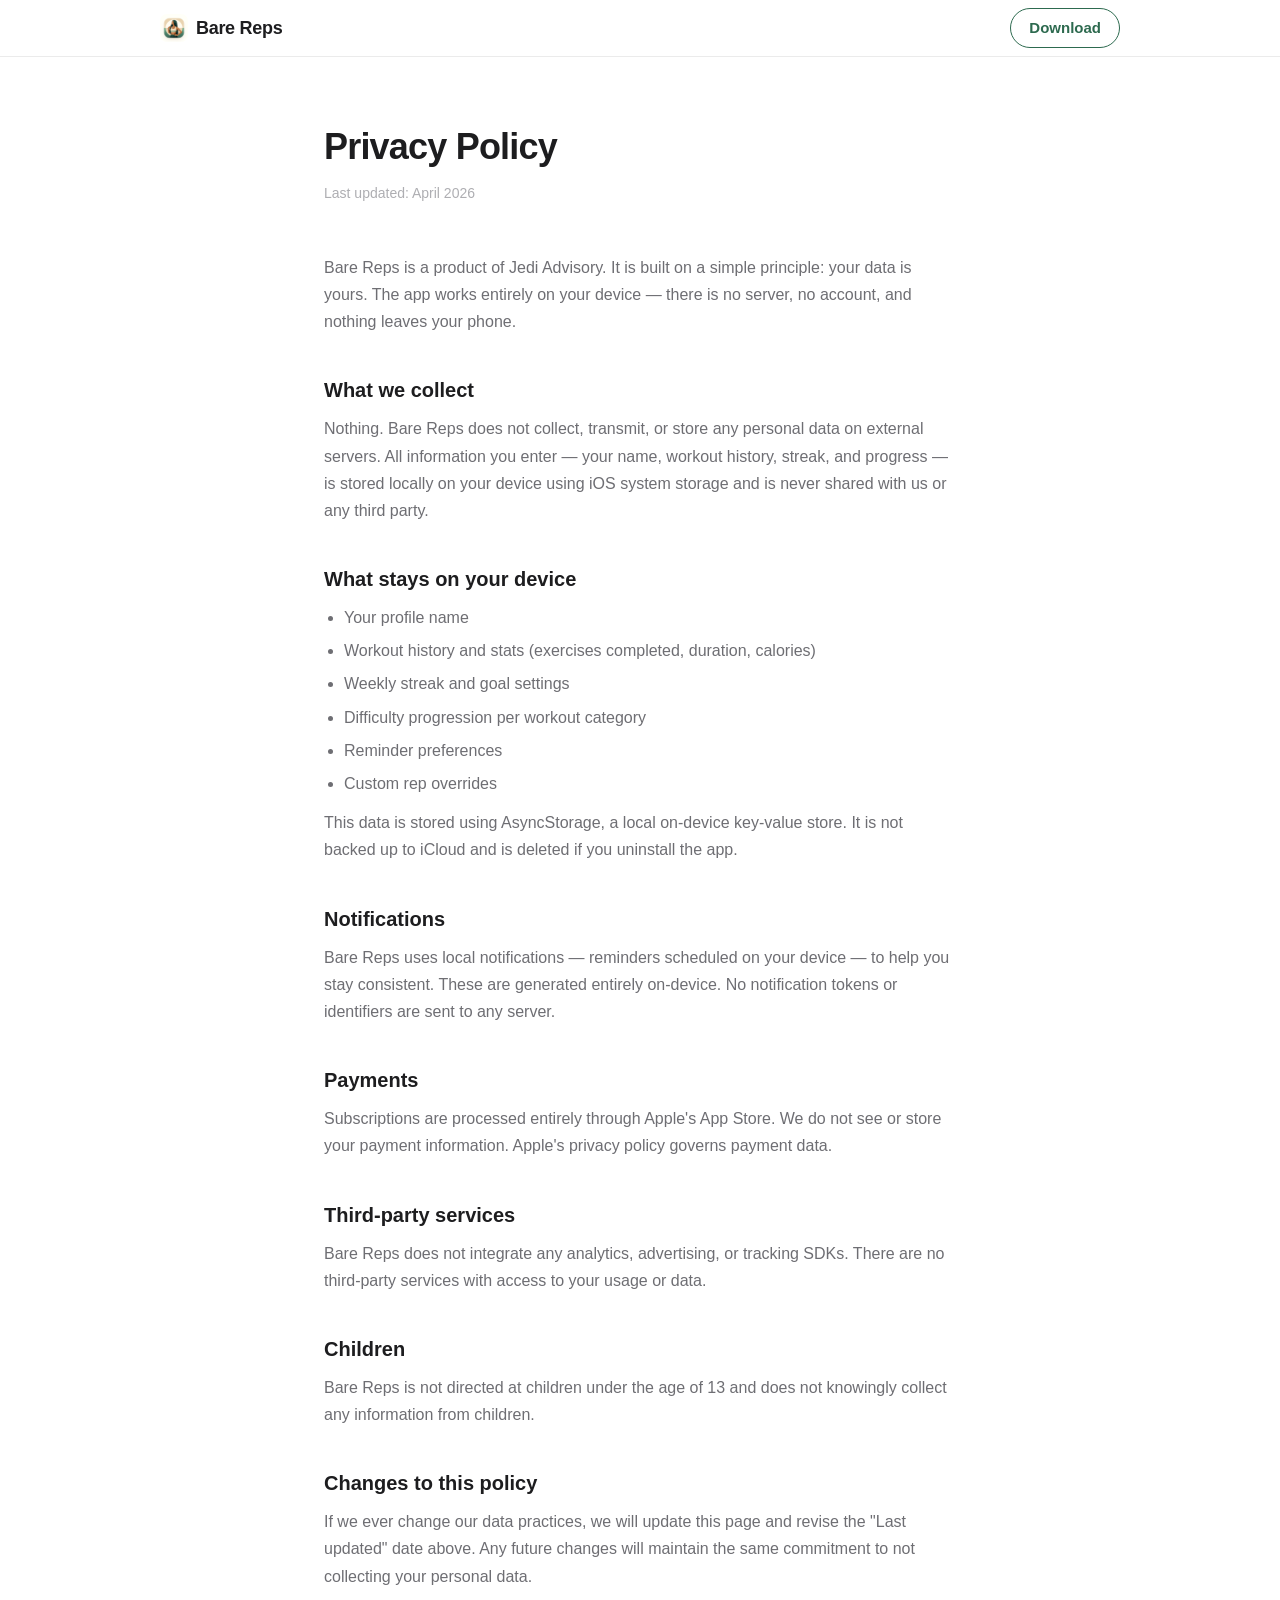
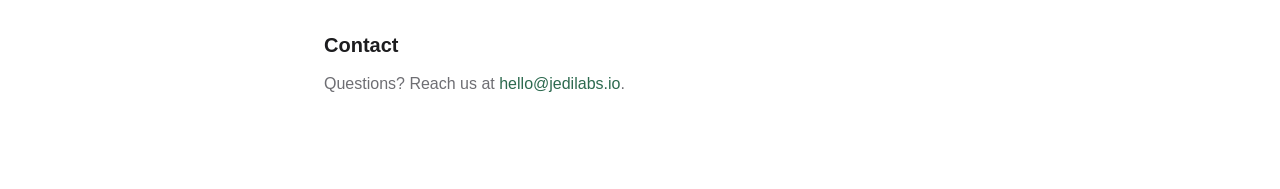
==== privacy.html @ 77526e1c "Automated deployment: Sun Apr  5 05:18:08 UTC 2026 501df242e300890f6baca5e832cae1b1ab73d0b2" ====
<!DOCTYPE html>
<html lang="en">
<head>
  <meta charset="UTF-8" />
  <meta name="viewport" content="width=device-width, initial-scale=1" />
  <title>Privacy Policy — Bare Reps</title>
  <link rel="icon" type="image/png" href="assets/favicon.png" />
  <link rel="stylesheet" href="style.css" />
  <style>
    .policy {
      max-width: 680px;
      margin: 0 auto;
      padding: 120px 24px 80px;
    }
    .policy h1 {
      font-size: 36px;
      font-weight: 800;
      letter-spacing: -0.8px;
      margin-bottom: 8px;
    }
    .policy .updated {
      font-size: 14px;
      color: #aeaeb2;
      margin-bottom: 48px;
    }
    .policy h2 {
      font-size: 20px;
      font-weight: 700;
      margin-top: 40px;
      margin-bottom: 10px;
      color: #1d1d1f;
    }
    .policy p {
      font-size: 16px;
      color: #6e6e73;
      line-height: 1.7;
      margin-bottom: 12px;
    }
    .policy ul {
      padding-left: 20px;
      margin-bottom: 12px;
    }
    .policy ul li {
      font-size: 16px;
      color: #6e6e73;
      line-height: 1.7;
      margin-bottom: 6px;
    }
    .policy a {
      color: #2D6A4F;
    }
    .policy a:hover {
      text-decoration: underline;
    }
  </style>
</head>
<body>

  <nav id="nav" class="scrolled">
    <div class="nav-inner">
      <a href="index.html" class="nav-logo"><img src="assets/icon.png" alt="" class="nav-icon" />Bare Reps</a>
      <a href="#" class="nav-cta">Download</a>
    </div>
  </nav>

  <div class="policy">
    <h1>Privacy Policy</h1>
    <p class="updated">Last updated: April 2026</p>

    <p>Bare Reps is a product of Jedi Advisory. It is built on a simple principle: your data is yours. The app works entirely on your device — there is no server, no account, and nothing leaves your phone.</p>

    <h2>What we collect</h2>
    <p>Nothing. Bare Reps does not collect, transmit, or store any personal data on external servers. All information you enter — your name, workout history, streak, and progress — is stored locally on your device using iOS system storage and is never shared with us or any third party.</p>

    <h2>What stays on your device</h2>
    <ul>
      <li>Your profile name</li>
      <li>Workout history and stats (exercises completed, duration, calories)</li>
      <li>Weekly streak and goal settings</li>
      <li>Difficulty progression per workout category</li>
      <li>Reminder preferences</li>
      <li>Custom rep overrides</li>
    </ul>
    <p>This data is stored using AsyncStorage, a local on-device key-value store. It is not backed up to iCloud and is deleted if you uninstall the app.</p>

    <h2>Notifications</h2>
    <p>Bare Reps uses local notifications — reminders scheduled on your device — to help you stay consistent. These are generated entirely on-device. No notification tokens or identifiers are sent to any server.</p>

    <h2>Payments</h2>
    <p>Subscriptions are processed entirely through Apple's App Store. We do not see or store your payment information. Apple's privacy policy governs payment data.</p>

    <h2>Third-party services</h2>
    <p>Bare Reps does not integrate any analytics, advertising, or tracking SDKs. There are no third-party services with access to your usage or data.</p>

    <h2>Children</h2>
    <p>Bare Reps is not directed at children under the age of 13 and does not knowingly collect any information from children.</p>

    <h2>Changes to this policy</h2>
    <p>If we ever change our data practices, we will update this page and revise the "Last updated" date above. Any future changes will maintain the same commitment to not collecting your personal data.</p>

    <h2>Contact</h2>
    <p>Questions? Reach us at <a href="mailto:hello@jedilabs.io">hello@jedilabs.io</a>.</p>
  </div>

</body>
</html>
---- style.css ----
/* ── Reset & Base ──────────────────────────────────────────────────── */

*, *::before, *::after { box-sizing: border-box; margin: 0; padding: 0; }

html { scroll-behavior: smooth; }

body {
  font-family: -apple-system, BlinkMacSystemFont, "SF Pro Text", "Helvetica Neue", sans-serif;
  font-size: 17px;
  line-height: 1.5;
  color: #1d1d1f;
  background: #fff;
  -webkit-font-smoothing: antialiased;
}

a { color: inherit; text-decoration: none; }

img { display: block; max-width: 100%; }

.container {
  max-width: 960px;
  margin: 0 auto;
  padding: 0 24px;
}

/* ── Nav ───────────────────────────────────────────────────────────── */

#nav {
  position: fixed;
  top: 0; left: 0; right: 0;
  z-index: 100;
  padding: 0 24px;
  transition: background 0.2s, box-shadow 0.2s;
}

#nav.scrolled {
  background: rgba(255, 255, 255, 0.85);
  backdrop-filter: blur(12px);
  -webkit-backdrop-filter: blur(12px);
  box-shadow: 0 1px 0 rgba(0, 0, 0, 0.08);
}

.nav-inner {
  max-width: 960px;
  margin: 0 auto;
  height: 56px;
  display: flex;
  align-items: center;
  justify-content: space-between;
}

.nav-logo {
  display: flex;
  align-items: center;
  gap: 8px;
  font-size: 18px;
  font-weight: 700;
  letter-spacing: -0.3px;
  color: #1d1d1f;
}

.nav-icon {
  width: 28px;
  height: 28px;
  border-radius: 7px;
}

.nav-cta {
  font-size: 15px;
  font-weight: 600;
  color: #2D6A4F;
  padding: 8px 18px;
  border: 1.5px solid #2D6A4F;
  border-radius: 100px;
  transition: background 0.15s, color 0.15s;
}

.nav-cta:hover {
  background: #2D6A4F;
  color: #fff;
}

/* ── Buttons ───────────────────────────────────────────────────────── */

.btn-primary {
  display: inline-flex;
  align-items: center;
  gap: 8px;
  background: #2D6A4F;
  color: #fff;
  font-size: 17px;
  font-weight: 600;
  padding: 14px 28px;
  border-radius: 100px;
  transition: background 0.15s, transform 0.1s;
}

.btn-primary:hover { background: #245a42; transform: translateY(-1px); }
.btn-primary:active { transform: translateY(0); }

.apple-icon {
  width: 14px;
  height: 17px;
  fill: currentColor;
  flex-shrink: 0;
}

/* ── Phone crop ────────────────────────────────────────────────────── */
/*
   Screenshots include the macOS Simulator chrome at the top
   (~12.5% of image height). We hide it via overflow + negative margin.
*/

.phone-crop {
  overflow: hidden;
  border-radius: 12px;
  box-shadow: 0 24px 60px rgba(0, 0, 0, 0.15), 0 4px 12px rgba(0, 0, 0, 0.08);
}

.phone-crop img {
  display: block;
  width: 100%;
}

/* ── Hero ──────────────────────────────────────────────────────────── */

.hero {
  min-height: 100vh;
  display: flex;
  align-items: center;
  justify-content: center;
  gap: 64px;
  padding: 100px 48px 80px;
  max-width: 1040px;
  margin: 0 auto;
}

.hero-text {
  flex: 1;
  max-width: 460px;
}

.hero-text h1 {
  font-size: clamp(40px, 5vw, 60px);
  font-weight: 800;
  line-height: 1.05;
  letter-spacing: -1.5px;
  color: #1d1d1f;
  margin-bottom: 20px;
}

.hero-sub {
  font-size: 19px;
  color: #6e6e73;
  line-height: 1.5;
  margin-bottom: 36px;
  max-width: 380px;
}

.hero-phone {
  flex-shrink: 0;
  width: 260px;
}

/* ── Features ──────────────────────────────────────────────────────── */

.features {
  background: #f5f5f7;
  padding: 100px 0;
}

.feature-row {
  display: flex;
  align-items: center;
  gap: 72px;
  padding: 64px 0;
  border-bottom: 1px solid #e5e5ea;
}

.feature-row:last-child { border-bottom: none; }

.feature-row.reverse { flex-direction: row-reverse; }

.feature-phone {
  flex-shrink: 0;
  width: 220px;
}

.feature-text { flex: 1; }

.feature-text h2 {
  font-size: 28px;
  font-weight: 700;
  letter-spacing: -0.5px;
  color: #1d1d1f;
  margin-bottom: 14px;
}

.feature-text p {
  font-size: 17px;
  color: #6e6e73;
  line-height: 1.6;
  max-width: 380px;
}

/* ── Pitch row ─────────────────────────────────────────────────────── */

.pitch {
  background: #fff;
  padding: 100px 0;
}

.pitch-inner {
  display: grid;
  grid-template-columns: repeat(4, 1fr);
  gap: 32px;
}

.pitch-item {
  text-align: center;
}

.pitch-icon {
  font-size: 36px;
  margin-bottom: 14px;
}

.pitch-item h3 {
  font-size: 16px;
  font-weight: 700;
  color: #1d1d1f;
  margin-bottom: 8px;
  letter-spacing: -0.2px;
}

.pitch-item p {
  font-size: 14px;
  color: #6e6e73;
  line-height: 1.55;
}

/* ── Pricing ───────────────────────────────────────────────────────── */

.pricing {
  background: #f5f5f7;
  padding: 100px 0;
  text-align: center;
}

.section-heading {
  font-size: 36px;
  font-weight: 700;
  letter-spacing: -0.8px;
  color: #1d1d1f;
  margin-bottom: 12px;
}

.section-sub {
  font-size: 18px;
  color: #6e6e73;
  max-width: 480px;
  margin: 0 auto 48px;
  line-height: 1.5;
}

.pricing-cards {
  display: flex;
  justify-content: center;
  gap: 20px;
  margin-bottom: 40px;
}

.pricing-card {
  background: #fff;
  border-radius: 20px;
  padding: 36px 40px;
  width: 220px;
  box-shadow: 0 2px 12px rgba(0, 0, 0, 0.07);
  position: relative;
}

.pricing-card.featured {
  background: #2D6A4F;
  color: #fff;
}

.pricing-badge {
  position: absolute;
  top: -12px;
  left: 50%;
  transform: translateX(-50%);
  background: #52B788;
  color: #fff;
  font-size: 12px;
  font-weight: 700;
  padding: 4px 12px;
  border-radius: 100px;
  white-space: nowrap;
}

.pricing-label {
  font-size: 14px;
  font-weight: 600;
  opacity: 0.7;
  text-transform: uppercase;
  letter-spacing: 0.5px;
  margin-bottom: 10px;
}

.pricing-amount {
  font-size: 48px;
  font-weight: 800;
  letter-spacing: -2px;
  line-height: 1;
  margin-bottom: 10px;
}

.pricing-amount span {
  font-size: 20px;
  font-weight: 500;
  letter-spacing: 0;
  opacity: 0.7;
}

.pricing-desc {
  font-size: 13px;
  opacity: 0.65;
  line-height: 1.4;
}

/* ── Footer ────────────────────────────────────────────────────────── */

footer {
  background: #f5f5f7;
  border-top: 1px solid #e5e5ea;
  padding: 40px 24px;
}

.footer-inner {
  display: flex;
  align-items: center;
  justify-content: space-between;
  gap: 24px;
}

.footer-logo {
  font-size: 16px;
  font-weight: 700;
  color: #1d1d1f;
}

.footer-links {
  display: flex;
  gap: 24px;
}

.footer-links a {
  font-size: 14px;
  color: #6e6e73;
  transition: color 0.15s;
}

.footer-links a:hover { color: #1d1d1f; }

.footer-copy {
  font-size: 13px;
  color: #aeaeb2;
}

/* ── Coming soon tooltip ───────────────────────────────────────────── */

.coming-soon {
  position: relative;
  display: inline-flex;
}

.coming-soon .disabled {
  opacity: 0.5;
  cursor: not-allowed;
  pointer-events: none;
}

.coming-soon .tooltip {
  position: absolute;
  bottom: calc(100% + 8px);
  left: 50%;
  transform: translateX(-50%);
  background: #1d1d1f;
  color: #fff;
  font-size: 13px;
  font-weight: 500;
  padding: 5px 10px;
  border-radius: 6px;
  white-space: nowrap;
  pointer-events: none;
  opacity: 0;
  transition: opacity 0.15s;
}

.coming-soon .tooltip::after {
  content: '';
  position: absolute;
  top: 100%;
  left: 50%;
  transform: translateX(-50%);
  border: 5px solid transparent;
  border-top-color: #1d1d1f;
}

.coming-soon:hover .tooltip { opacity: 1; }

/* ── Responsive ────────────────────────────────────────────────────── */

@media (max-width: 768px) {
  .hero {
    flex-direction: column;
    text-align: center;
    padding: 88px 24px 60px;
    gap: 48px;
    min-height: auto;
  }

  .hero-sub { margin: 0 auto 32px; }

  .hero-phone { width: 200px; }

  .feature-row,
  .feature-row.reverse {
    flex-direction: column;
    gap: 36px;
    padding: 48px 0;
    text-align: center;
  }

  .feature-phone { width: 180px; margin: 0 auto; }

  .feature-text p { max-width: 100%; }

  .pitch-inner {
    grid-template-columns: repeat(2, 1fr);
    gap: 40px 24px;
  }

  .pricing-cards {
    flex-direction: column;
    align-items: center;
  }

  .footer-inner {
    flex-direction: column;
    text-align: center;
    gap: 16px;
  }
}

@media (max-width: 480px) {
  .hero-text h1 { font-size: 36px; }
  .pitch-inner { grid-template-columns: 1fr 1fr; }
}
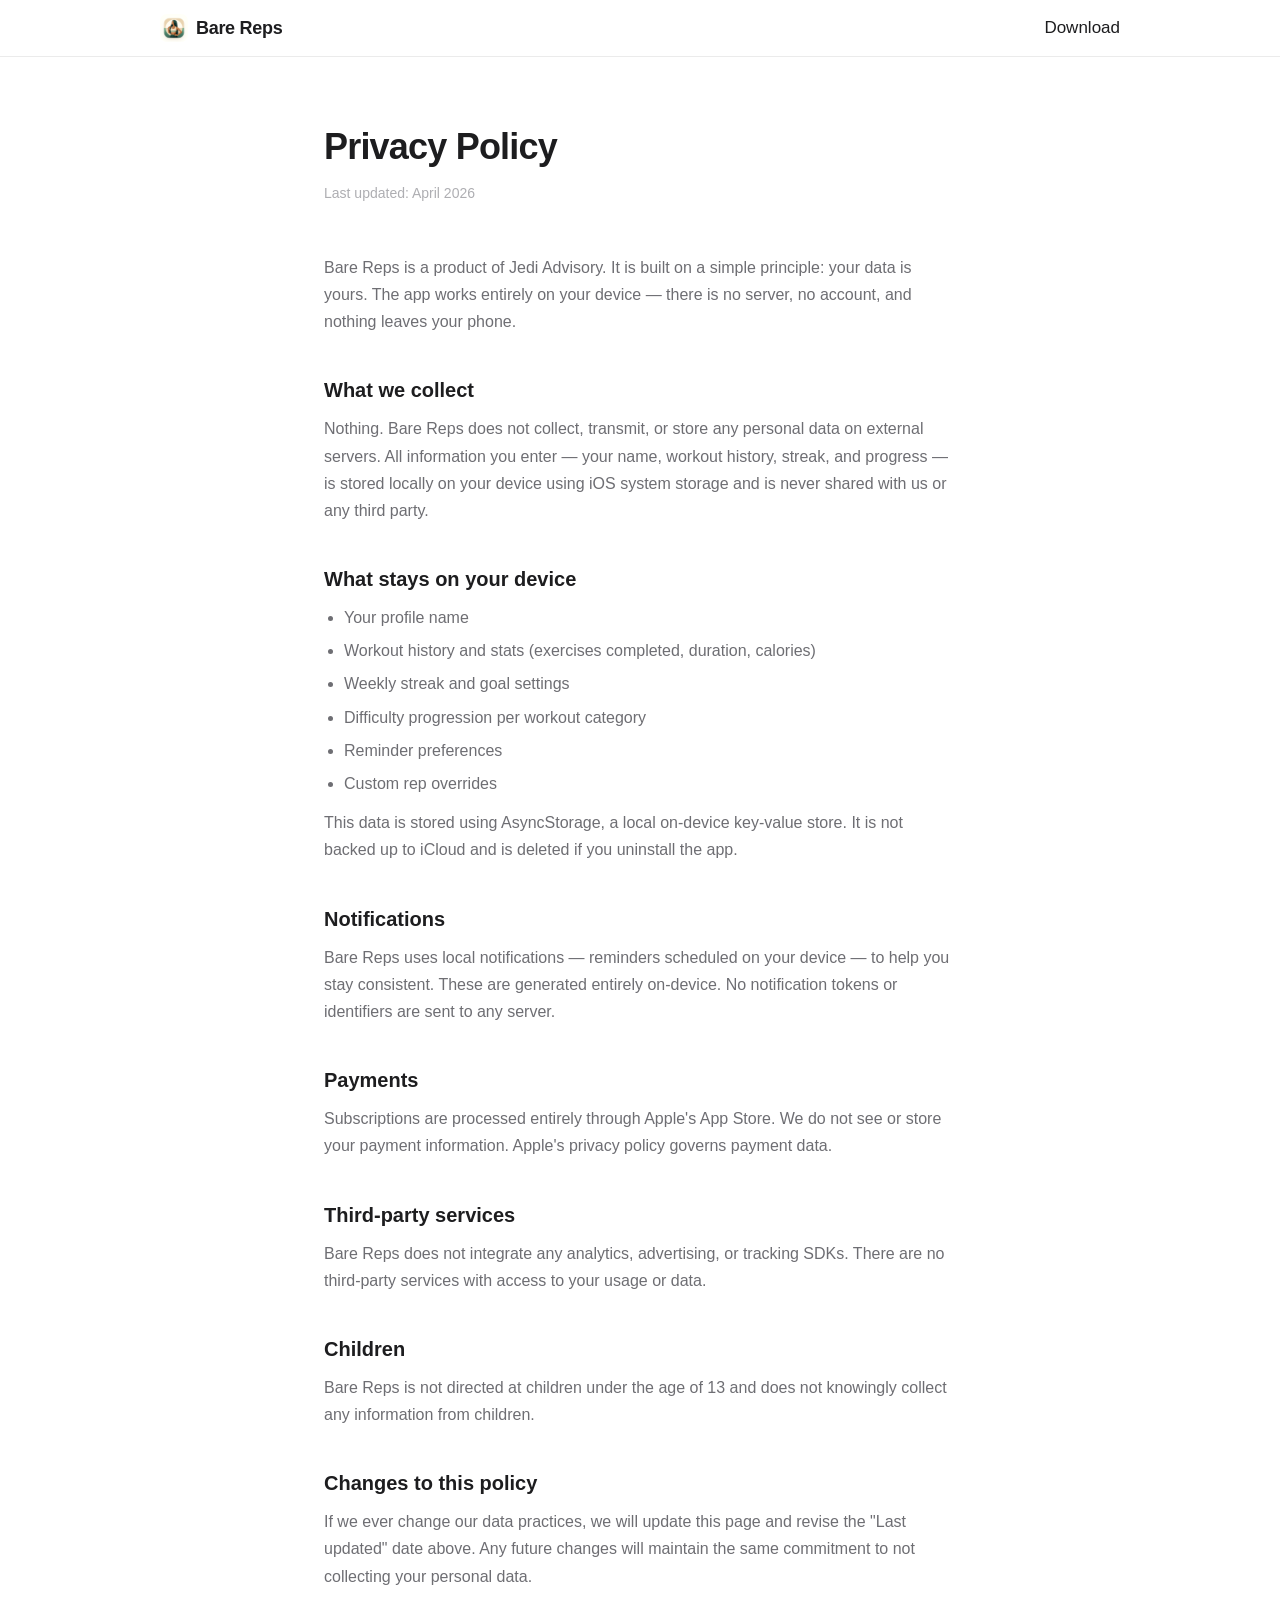
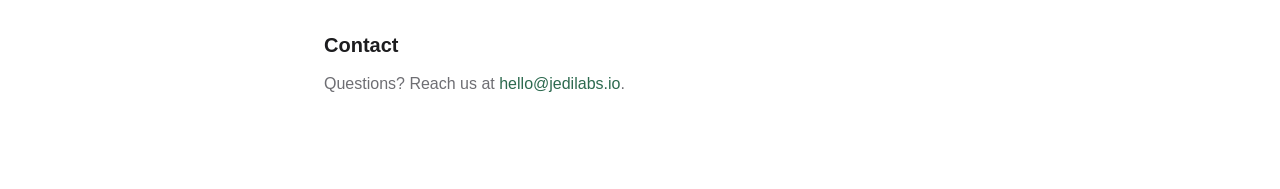
==== commit 577f285b: "deploy: jedi-labs/barereps@b4315aabcf77c990fc42b9b3162d879c7dd61b08" ====
--- a/privacy.html
+++ b/privacy.html
@@ -6,6 +6,16 @@
   <title>Privacy Policy — Bare Reps</title>
   <link rel="icon" type="image/png" href="assets/favicon.png" />
   <link rel="stylesheet" href="style.css" />
+
+  <!-- Google tag (gtag.js) -->
+  <script async src="https://www.googletagmanager.com/gtag/js?id=G-8LKJDRHXTB"></script>
+  <script>
+    window.dataLayer = window.dataLayer || [];
+    function gtag(){dataLayer.push(arguments);}
+    gtag('js', new Date());
+    gtag('config', 'G-8LKJDRHXTB');
+  </script>
+
   <style>
     .policy {
       max-width: 680px;
--- a/style.css
+++ b/style.css
@@ -65,20 +65,6 @@
   border-radius: 7px;
 }
 
-.nav-cta {
-  font-size: 15px;
-  font-weight: 600;
-  color: #2D6A4F;
-  padding: 8px 18px;
-  border: 1.5px solid #2D6A4F;
-  border-radius: 100px;
-  transition: background 0.15s, color 0.15s;
-}
-
-.nav-cta:hover {
-  background: #2D6A4F;
-  color: #fff;
-}
 
 /* ── Buttons ───────────────────────────────────────────────────────── */
 
@@ -98,11 +84,37 @@
 .btn-primary:hover { background: #245a42; transform: translateY(-1px); }
 .btn-primary:active { transform: translateY(0); }
 
-.apple-icon {
-  width: 14px;
-  height: 17px;
+.btn-store {
+  display: inline-flex;
+  align-items: center;
+  gap: 8px;
+  background: #2D6A4F;
+  color: #fff;
+  font-size: 16px;
+  font-weight: 600;
+  padding: 13px 24px;
+  border-radius: 100px;
+  transition: background 0.15s, transform 0.1s;
+}
+
+.btn-store:hover { background: #245a42; transform: translateY(-1px); }
+.btn-store:active { transform: translateY(0); }
+
+.store-icon {
+  width: 18px;
+  height: 18px;
   fill: currentColor;
   flex-shrink: 0;
+}
+
+.store-buttons {
+  display: flex;
+  gap: 12px;
+  flex-wrap: wrap;
+}
+
+.store-buttons--center {
+  justify-content: center;
 }
 
 /* ── Phone crop ────────────────────────────────────────────────────── */
@@ -422,6 +434,8 @@
 
   .hero-sub { margin: 0 auto 32px; }
 
+  .store-buttons { justify-content: center; }
+
   .hero-phone { width: 200px; }
 
   .feature-row,
